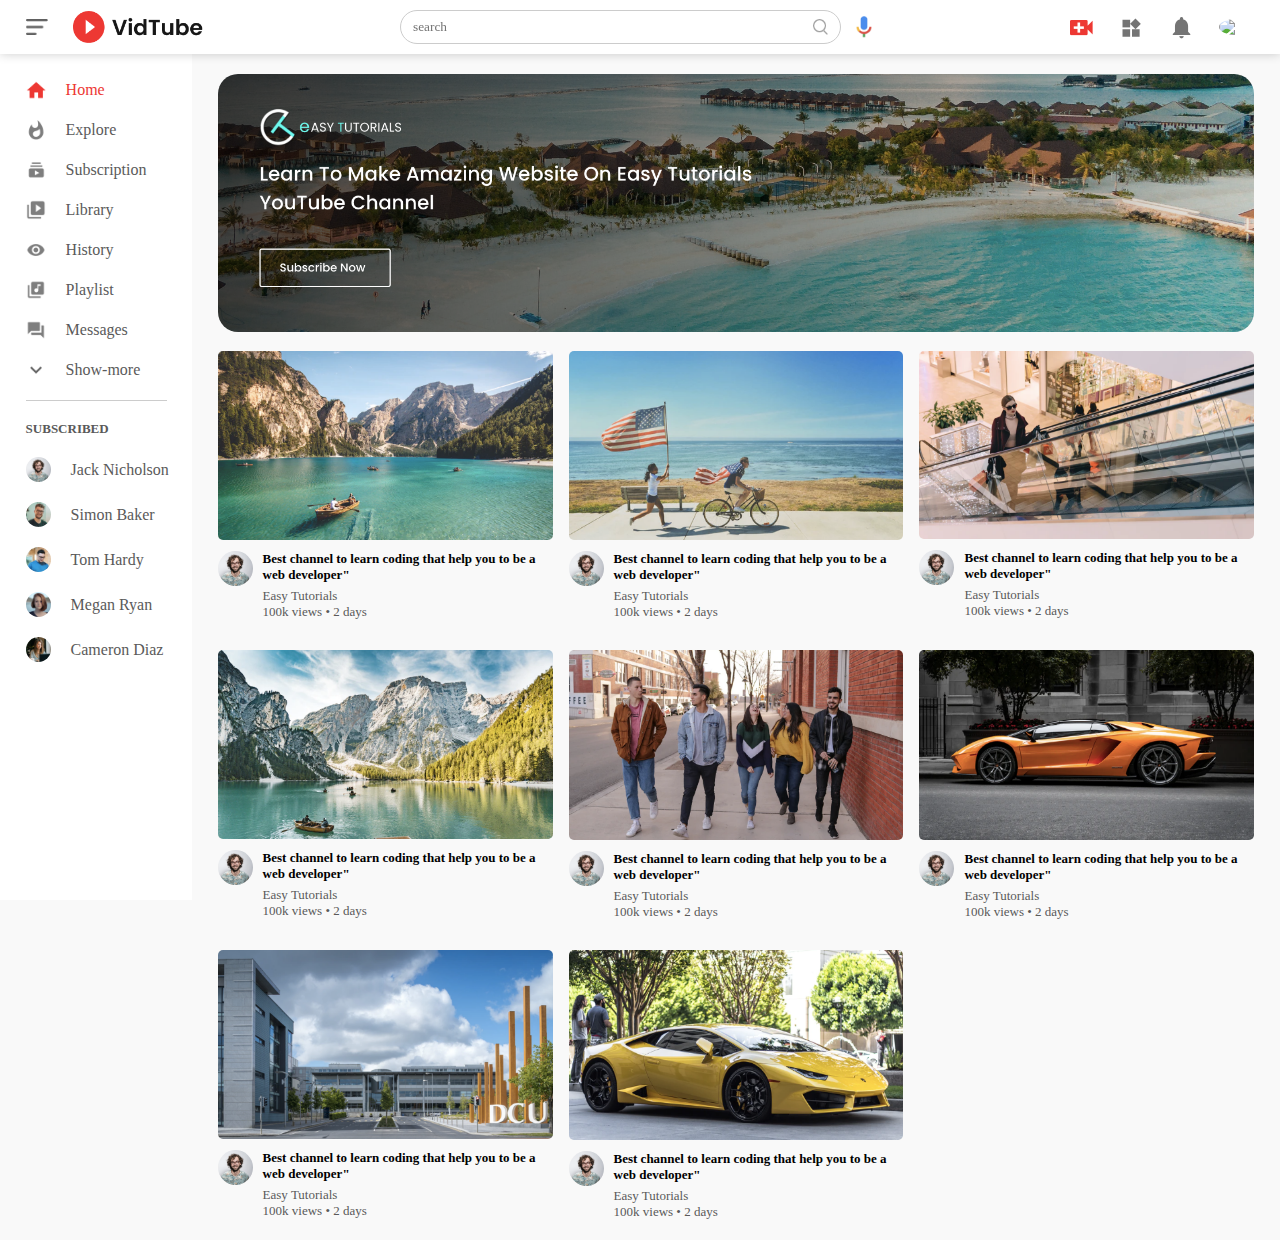
==== index.html @ f1fad43c "Add files via upload" ====
<!DOCTYPE html>
<html lang="eng">
<head>
    <meta charset="UTF-8">
    <meta http-equiv="X-UA-Compatible" content="IE=edge">
    <meta name="viewport" content="width=device-width,initial-scale=1.0">
    <title>Video Sharing Website-Easy Tutorial Youtube Channel</title>
    <link rel="stylesheet" href="style.css"> 
</head>
<body>
  
    <nav class="flex-div">
        <div class="nav-left flex-div">
            <img src="images/menu.png" class="menu">
            <img src="images/logo.png" class="logo">
        </div>
        <div class="nav-middle flex-div">
            <div class="search-box flex-div">
            <input type="text" placeholder="search">
            <img src="images/search.png">
        </div>
        <img src="images/voice-search.png" class="mic-icon">
        </div>

        <div class="nav-right flex-div">
            <img src="images/upload.png">
            <img src="images/more.png">
            <img src="images/notification.png">
            <img src="images/jack.png" class="user-icon">
        </div>
    </nav>
    <!-------------------------sidebar-------------------------->
    <div class="sidebar">
        <div class="shortcut-links">
        <a href=""><img src="images/home.png"><p>Home</p></a>
        <a href=""><img src="images/explore.png"><p>Explore</p></a>
        <a href=""><img src="images/subscriprion.png"><p>Subscription</p></a>
        <a href=""><img src="images/library.png"><p>Library</p></a>
        <a href=""><img src="images/history.png"><p>History</p></a>
        <a href=""><img src="images/playlist.png"><p>Playlist</p></a>
        <a href=""><img src="images/messages.png"><p>Messages</p></a>
        <a href=""><img src="images/show-more.png"><p>Show-more</p></a>
        <hr>
        </div>
        <div class="subscribed-list">
           <h3>SUBSCRIBED</h3>
           <a href=""><img src="images/Jack.png"><p>Jack Nicholson</p></a>
           <a href=""><img src="images/simon.png"><p>Simon Baker</p></a>
           <a href=""><img src="images/tom.png"><p>Tom Hardy</p></a>
           <a href=""><img src="images/megan.png"><p>Megan Ryan</p></a>
           <a href=""><img src="images/cameron.png"><p>Cameron Diaz</p></a>
        </div>

    </div>
   <!-------------------------mainpage-------------------------->

   <div class="container">
        <div class="banner">
            <img src="images/banner.png">

        </div>
        <div class="list-container">
            <div class="vid-list">
                <a href="play video.html"><img src="images/thumbnail1.png" class="thumbnail"></a>
                <div class="flex-div">
                    <img src="images/Jack.png">
                    <div class="vid-info">
                        <a href="play video.html">Best channel to learn coding that help you to be a web developer"</a>
                        <p>Easy Tutorials</p>
                        <p> 100k views &bull; 2 days</p>
                    </div>
                </div>
            </div>
            <div class="vid-list">
                <a href=""><img src="images/thumbnail2.png" class="thumbnail"></a>
                <div class="flex-div">
                    <img src="images/Jack.png">
                    <div class="vid-info">
                        <a href="">Best channel to learn coding that help you to be a web developer"</a>
                        <p>Easy Tutorials</p>
                        <p> 100k views &bull; 2 days</p>
                    </div>
                </div>
            </div>
            <div class="vid-list">
                <a href=""><img src="images/thumbnail3.png" class="thumbnail"></a>
                <div class="flex-div">
                    <img src="images/Jack.png">
                    <div class="vid-info">
                        <a href="">Best channel to learn coding that help you to be a web developer"</a>
                        <p>Easy Tutorials</p>
                        <p> 100k views &bull; 2 days</p>
                    </div>
                </div>
            </div>
            <div class="vid-list">
                <a href=""><img src="images/thumbnail4.png" class="thumbnail"></a>
                <div class="flex-div">
                    <img src="images/Jack.png">
                    <div class="vid-info">
                        <a href="">Best channel to learn coding that help you to be a web developer"</a>
                        <p>Easy Tutorials</p>
                        <p> 100k views &bull; 2 days</p>
                    </div>
                </div>
            </div>
            <div class="vid-list">
                <a href=""><img src="images/thumbnail5.png" class="thumbnail"></a>
                <div class="flex-div">
                    <img src="images/Jack.png">
                    <div class="vid-info">
                        <a href="">Best channel to learn coding that help you to be a web developer"</a>
                        <p>Easy Tutorials</p>
                        <p> 100k views &bull; 2 days</p>
                    </div>
                </div>
            </div>
            <div class="vid-list">
                <a href=""><img src="images/thumbnail6.png" class="thumbnail"></a>
                <div class="flex-div">
                    <img src="images/Jack.png">
                    <div class="vid-info">
                        <a href="">Best channel to learn coding that help you to be a web developer"</a>
                        <p>Easy Tutorials</p>
                        <p> 100k views &bull; 2 days</p>
                    </div>
                </div>
            </div>
            <div class="vid-list">
                <a href=""><img src="images/thumbnail7.png" class="thumbnail"></a>
                <div class="flex-div">
                    <img src="images/Jack.png">
                    <div class="vid-info">
                        <a href="">Best channel to learn coding that help you to be a web developer"</a>
                        <p>Easy Tutorials</p>
                        <p> 100k views &bull; 2 days</p>
                    </div>
                </div>
            </div>
            <div class="vid-list">
                <a href=""><img src="images/thumbnail8.png" class="thumbnail"></a>
                <div class="flex-div">
                    <img src="images/Jack.png">
                    <div class="vid-info">
                        <a href="">Best channel to learn coding that help you to be a web developer"</a>
                        <p>Easy Tutorials</p>
                        <p> 100k views &bull; 2 days</p>
                    </div>
                </div>
            </div>
        </div>
    </div>

    <script src="script.js"></script>
    </body>
</html>
---- style.css ----
*{
    margin:0;
    padding:0;
    font-family: 'poppins',sans-seriif;
    box-sizing: border-box;
}
a{
    text-decoration: none;
    color: #5a5a5a;
}
img{
    cursor: pointer;
}
.flex-div{
    display: flex;
    align-items: center;
}
nav{
    padding: 10px 2%;
    justify-content: space-between;
    box-shadow: 0 0 10px rgba(0, 0, 0, 0.2);
    background: #fff;
    position: sticky;
    top: 0;
    z-index: 50;
}
.nav-right img{
    width: 25px;
    margin-right: 25px;
}
.nav-right .user-icon{
    width: 35px;
    border-radius: 50%;
    margin-right: 0;

}
.nav-left .menu{
    width: 22px;
    margin-right: 25px;

}
.nav-left .logo{
    width: 130px;
}
.nav-middle .mic-icon{
width: 16px;
}
.nav-middle .search-box{
    border: 1px solid #ccc;
    margin-right: 15px;
    padding: 8px 12px;
    border-radius: 25px;
}
.nav-middle .search-box input{
    width: 400px;
    border: 0;
    outline: 0;
    background: transparent;
}
.nav-middle .search-box img{
    width: 15px;
}
/*----------------sidebar------------*/

.sidebar{
    background: #fff;
    width: 15%;
    height: 100vh;
    position: fixed;
    top: 0;
    padding-left: 2%;
    padding-top: 80px ;
}
.shortcut-links a img{
    width: 20px;
    margin-right: 20px;
}
.shortcut-links a{
    display: flex;
    align-items: center;
    margin-bottom: 20px;
    width: fit-content;
    flex-wrap: wrap;
}
.shortcut-links a:first-child{
    color: #ed3833;
}
.sidebar hr{
    border: 0;
    height: 1px;
    background-color: #ccc;
    width: 85%;
}
.subscribed-list h3{
    font-size: 13px;
    margin: 20px 0;
    color: #5a5a5a;
}
.subscribed-list a{
    display: flex;
    align-items: center;
    margin-bottom: 20px;
    width: fit-content;
    flex-wrap: wrap;
}
.subscribed-list a img{
    width: 25px;
    border-radius: 50%;
    margin-right: 20px;
}
.small-sidebar{
    width: 5%;
}
.small-sidebar a p{
    display: none;
}
.small-sidebar  h3{
    display: none;
} 
.small-sidebar hr{
    width: 50%;
    margin-bottom: 25px;
}

/*---------------mainpage------------*/

.container{
    background: #f9f9f9;
    padding-left: 17%;
    padding-right: 2%;
    padding-top: 20px;
    padding-bottom: 20px;
}
.large-container{
    padding-left: 7%;
}
.banner{
    width: 100%;
}
.banner img{
    width: 100%;
    border-radius: 20px;
}
.list-container{
    display: grid;
    grid-template-columns: repeat(auto-fit,minmax(250px,1fr));
    grid-column-gap: 16px;
    grid-row-gap: 30px;
    margin-top:15px;
}
.vid-list .thumbnail{
    width: 100%;
    border-radius: 5px;
     
}
.vid-list .flex-div{
    align-items: flex-start;
    margin-top: 7px;
}
.vid-list .flex-div img{
    width: 35px;
    margin-right: 10px;
    border-radius: 50%;
}
.vid-info{
    color: #5a5a5a;
    font-size: 13px;
}
.vid-info a{
    color: #000;
    font-weight: 600;
    display: block;
    margin-bottom: 5px;
}

@media (max-width:900px){
    .menu{
        display: none;
    }
    .sidebar{
        display: none;
    }
    .container{
        padding-left: 5%;
        padding-right: 5%;
    }
    .nav-right img{
        display: none;
    }
    .nav-right .user-icon{
        display: block;
        width: 30px;
    }
    .nav-middle .search-box input{
        width: 100px;
    }
    .nav-middle .mic-icon{
        display: none;
   }
   .nav-left .logo{
        width: 90px;
   }
}
/*-------------play video page------------*/

.play-container{
    padding-left: 2%;
}
.row{
    display: flex;
    justify-content: space-between;
    flex-wrap: wrap;
}
.play-video{
    flex-basis: 69%;
}
.right-sidebar{
    flex-basis: 30%;
}
.play-video video{
    width: 100%;
}
.side-video-list{
    display: flex;
    justify-content: space-between;
    margin-bottom: 8px;
}
.side-video-list img{
    width: 100%;

}
.side-video-list .small-thumbnail{
    flex-basis: 49%;
}
.side-video-list .vid-info{
    flex-basis: 49%;

}
.play-video .tags a{
    color: #0000ff;
    font-size: 13px;
}
.play-video h3{
    font-weight: 600;
    font-size: 22px;
}
.play-video .play-video-info{
    display: flex;
    align-items: center;
    justify-content: space-between;
    flex-wrap: wrap;
    margin-top: 10px;
    font-size: 14px;
    color: #5a5a5a;
}
.play-video .play-video-info a img{
    width: 20px;
    margin-right: 8px;
}
.play-video .play-video-info a{

    display: inline-flex;
    align-items: center;
    margin-left: 15px;
}
.play-video hr{
    border: 0;
    height: 1px;
    background: #ccc;
    margin: 10px 0px;
}
.publisher{
   display: flex;
   align-items: center;
   margin-top: 20px;
}
.publisher div{
   flex: 1px;
   line-height: 18px;
}
.publisher img{
    width: 40px;
    border-radius: 50%;
    margin-right:  15px;
}
.publisher div p{
    color: #000;
    font-weight: 600;
    font-size: 18px;
}
.publisher div span{
    font-size: 13px;
    color: #5a5a5a;   
}
.publisher button{
    background: red;
    color: #fff;
    padding: 8px 30px;
    border: 0;
    outline:0;
    border-radius: 4px;
    cursor: pointer;
}
.vid-description{
    padding-left: 55px;
    margin: 15px 0;
}
.vid-description p{
    font-size: 14px;
    margin-bottom: 5px;
    color: #5a5a5a;
}
.vid-description h4{
    font-size: 14px;
    color:#5a5a5a;
    margin-top: 15px;
}
.add-comment{
    display: flex;
    align-items: center;
    margin: 30px 0;
}
.add-comment img{
    width: 35px;
    border-radius: 50%;
}
.add-comment input{
    border:0;
    outline: 0;
    border-bottom: 1px solid #ccc;
    width: 100%;
    padding: top 10px;
    background: transparent;
}
.old-comment{
    display: flex;
    align-items: center;
    margin: 20px 0;
}
.old-comment img{
    width: 35px;
    border-radius: 50%;
    margin-right: 15px;
}
.old-comment h3{
    font-size: 14px;
    margin-bottom: 2px;
}
.old-comment span{
    font-size: 12px;
    color: #5a5a5a;
    font-weight: 500;
    margin-left: 8px;

}
.old-comment .comment-action{
    display: flex;
    align-items: center;
    margin:8px 0;
    font-size: 14px;
}
.old-comment .comment-action img{
    border-radius: 0;
    width: 20px;
    margin-right: 5px;

}
.old-comment .comment-action span{
    margin-right: 20px;
    color: #5a5a5a;
}
.old-comment .comment-action a{
    color: #0000ff;
}
@media (max-width:900px){
    .play-video{
        flex-basis: 100%;
    }
    .right-sidebar{
        flex-basis: 100%;
    }
    .play-container{
        padding-left: 5%;
    }
    .vid-description{
        padding-left: 0;
    }
    .play-video .play-video-info a{
        margin-left: 0;
        margin-right: 15px;
        margin-top: 15px;
    }
}
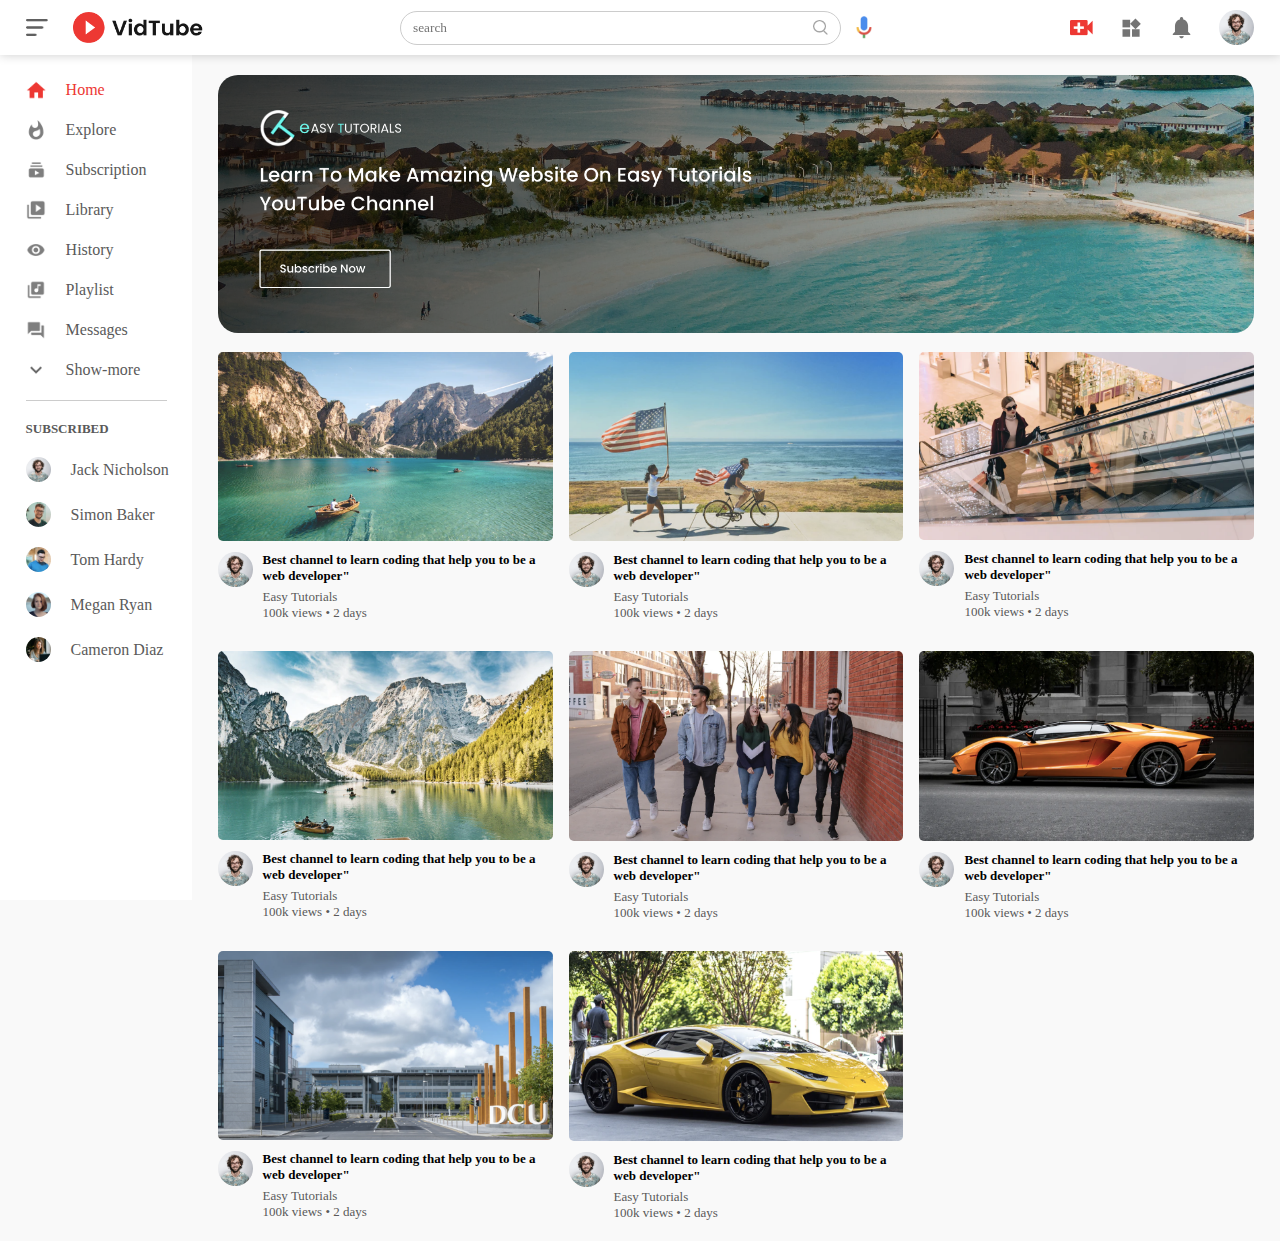
==== commit 92087ef6: "index.html" ====
--- a/index.html
+++ b/index.html
@@ -26,7 +26,7 @@
             <img src="images/upload.png">
             <img src="images/more.png">
             <img src="images/notification.png">
-            <img src="images/jack.png" class="user-icon">
+            <img src="images/Jack.png" class="user-icon">
         </div>
     </nav>
     <!-------------------------sidebar-------------------------->
@@ -153,4 +153,4 @@
 
     <script src="script.js"></script>
     </body>
-</html>+</html>
